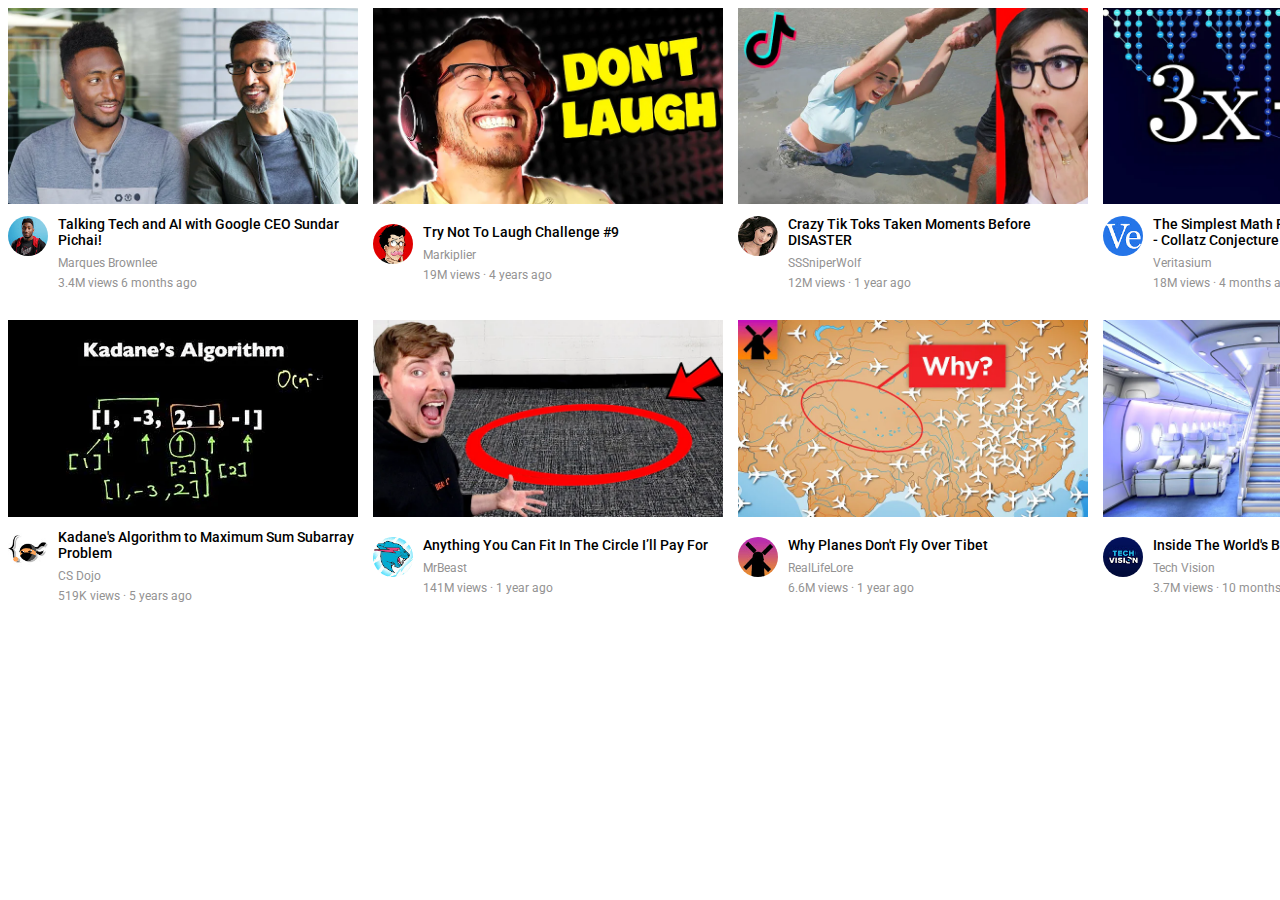
==== youtube/index.html @ d5f5ebd9 "youtube clone - Day 1" ====
<!DOCTYPE html>
<html lang="en">
<head>
    <meta charset="UTF-8">
    <meta http-equiv="X-UA-Compatible" content="IE=edge">
    <meta name="viewport" content="width=device-width, initial-scale=1.0">
    <title>Youtube Clone</title>
    <link rel="stylesheet" href="style/general.css">
    <link rel="stylesheet" href="style/video.css">
    <link rel="preconnect" href="https://fonts.googleapis.com">
<link rel="preconnect" href="https://fonts.gstatic.com" crossorigin>
<link href="https://fonts.googleapis.com/css2?family=Heebo:wght@300;400&family=Roboto&display=swap" rel="stylesheet">
</head>
<body>
  <div class="container">
    <div class="video-preview">
      <div>
        <img class="thumbline" src="thumbline/thumbnail-1.webp">
      </div>
      <div class="video-info">
        <div><img class="profile-pic" src="profile/channel-1.jpeg"></div>
        <div>
          <div class="video-title">
            Talking Tech and AI with Google CEO Sundar Pichai!
          </div>
          <div class="channel-author">
            Marques Brownlee
          </div>
          <div class="channel-stats">
            3.4M views 6 months ago
          </div>
        </div>
      </div>
    </div>
    <div class="video-preview">
      <div>
        <img class="thumbline" src="thumbline/thumbnail-2.webp">
      </div>
      <div class="video-info">
        <div><img class="profile-pic" src="profile/channel-2.jpeg"></div>
        <div>
          <div class="video-title">
            Try Not To Laugh Challenge #9
          </div>
          <div class="channel-author">
            Markiplier
          </div>
          <div class="channel-stats">
            19M views · 4 years ago
          </div>
        </div>
      </div>
    </div>
    <div class="video-preview">
      <div>
        <img class="thumbline" src="thumbline/thumbnail-3.webp">
      </div>
      <div class="video-info">
        <div><img class="profile-pic" src="profile/channel-3.jpeg"></div>
        <div>
          <div class="video-title">
            Crazy Tik Toks Taken Moments Before DISASTER
          </div>
          <div class="channel-author">
            SSSniperWolf
          </div>
          <div class="channel-stats">
            12M views · 1 year ago
          </div>
        </div>
      </div>
    </div>
    <div class="video-preview">
      <div>
        <img class="thumbline" src="thumbline/thumbnail-4.webp">
      </div>
      <div class="video-info">
        <div><img class="profile-pic" src="profile/channel-4.jpeg"></div>
        <div>
          <div class="video-title">
            The Simplest Math Problem No One Can Solve - Collatz Conjecture
          </div>
          <div class="channel-author">
            Veritasium
          </div>
          <div class="channel-stats">
            18M views · 4 months ago
          </div>
        </div>
      </div>
    </div>
    <div class="video-preview">
      <div>
        <img class="thumbline" src="thumbline/thumbnail-5.webp">
      </div>
      <div class="video-info">
        <div><img class="profile-pic" src="profile/channel-5.jpeg"></div>
        <div>
          <div class="video-title">
            Kadane's Algorithm to Maximum Sum Subarray Problem
          </div>
          <div class="channel-author">
            CS Dojo
          </div>
          <div class="channel-stats">
            519K views · 5 years ago
          </div>
        </div>
      </div>
    </div>
    <div class="video-preview">
      <div>
        <img class="thumbline" src="thumbline/thumbnail-6.webp">
      </div>
      <div class="video-info">
        <div><img class="profile-pic" src="profile/channel-6.jpeg"></div>
        <div>
          <div class="video-title">
            Anything You Can Fit In The Circle I’ll Pay For
          </div>
          <div class="channel-author">
            MrBeast
          </div>
          <div class="channel-stats">
            141M views · 1 year ago
          </div>
        </div>
      </div>
    </div>
    <div class="video-preview">
      <div>
        <img class="thumbline" src="thumbline/thumbnail-7.webp">
      </div>
      <div class="video-info">
        <div><img class="profile-pic" src="profile/channel-7.jpeg"></div>
        <div>
          <div class="video-title">
            Why Planes Don't Fly Over Tibet
          </div>
          <div class="channel-author">
            RealLifeLore
          </div>
          <div class="channel-stats">
            6.6M views · 1 year ago
          </div>
        </div>
      </div>
    </div>
    <div class="video-preview">
      <div>
        <img class="thumbline" src="thumbline/thumbnail-8.webp">
      </div>
      <div class="video-info">
        <div><img class="profile-pic" src="profile/channel-8.jpeg"></div>
        <div>
          <div class="video-title">
            Inside The World's Biggest Passenger Plane
          </div>
          <div class="channel-author">
            Tech Vision
          </div>
          <div class="channel-stats">
            3.7M views · 10 months ago
          </div>
        </div>
      </div>
    </div>
  </div>
</body>
</html>
---- youtube/style/general.css ----
body{
    font-family: 'Heebo', sans-serif;
    font-family: 'Roboto', sans-serif;
}
.container{
    display: grid;
    column-gap: 15px;
    row-gap: 30px;
    grid-template-columns: 350px 350px 350px 350px;
}
---- youtube/style/video.css ----
.video-preview{
    display: grid;
    width: 350px;
}
.video-info{
    display: grid;
    grid-template-columns: 50px 1fr;
    margin-top: 8px;
}
.thumbline{
    width: 350px;
}
.profile-pic{
    width: 40px;
    border-radius: 50%;
}
.video-title{
    font-size: 14px;
    font-weight: 500;
    margin-bottom: 8px;
}
.channel-author{
    font-size: 12px;
    color: rgb(147, 146, 146);
    margin-bottom: 6px;
}
.channel-stats{
    font-size: 12px;
    color: rgb(147, 146, 146);
}
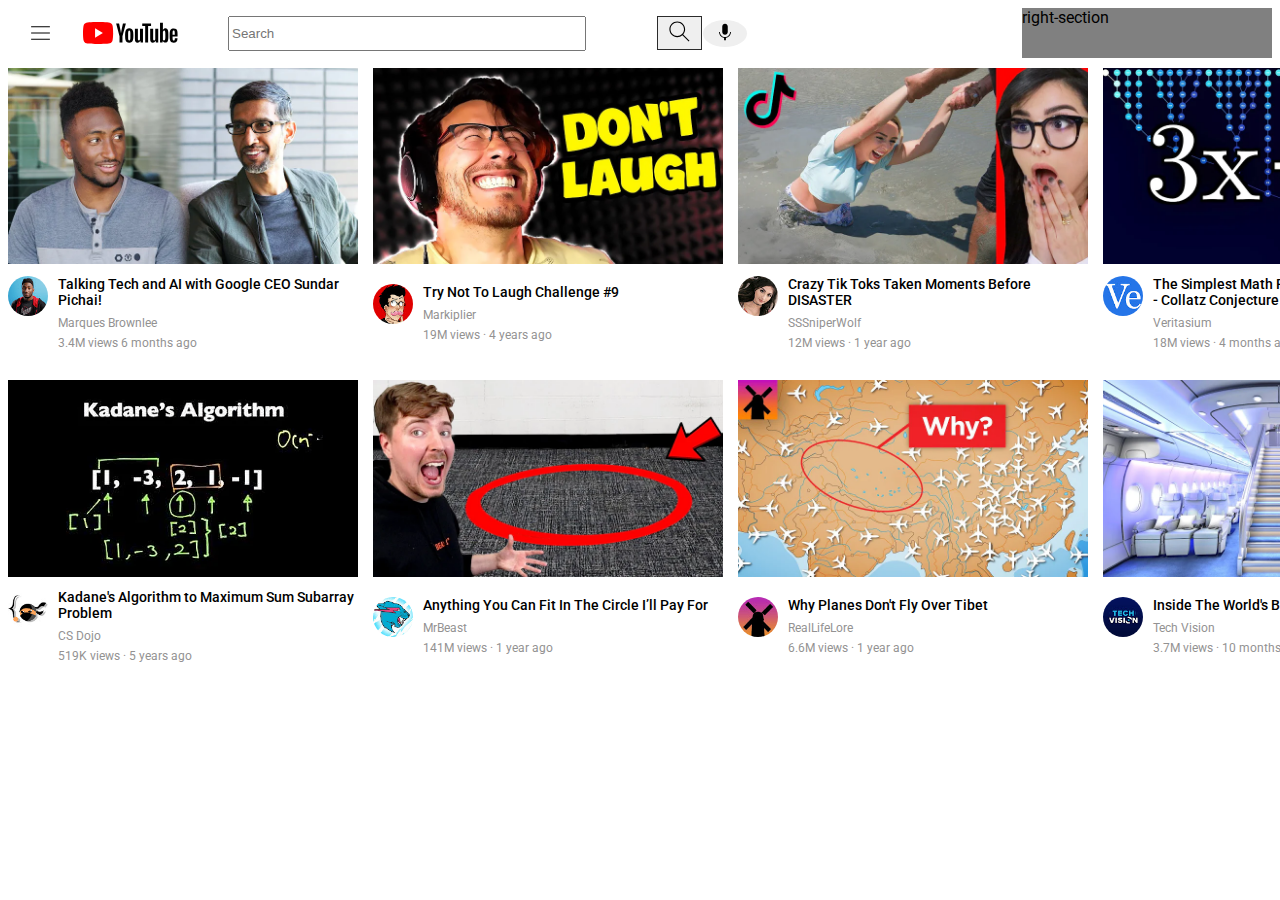
==== commit b4597433: "Day-2 Youtube-clone" ====
--- a/youtube/index.html
+++ b/youtube/index.html
@@ -5,6 +5,7 @@
     <meta http-equiv="X-UA-Compatible" content="IE=edge">
     <meta name="viewport" content="width=device-width, initial-scale=1.0">
     <title>Youtube Clone</title>
+    <link rel="stylesheet" href="style/header.css">
     <link rel="stylesheet" href="style/general.css">
     <link rel="stylesheet" href="style/video.css">
     <link rel="preconnect" href="https://fonts.googleapis.com">
@@ -12,6 +13,24 @@
 <link href="https://fonts.googleapis.com/css2?family=Heebo:wght@300;400&family=Roboto&display=swap" rel="stylesheet">
 </head>
 <body>
+  <div class="header">
+    <div class="left-section">
+      <img class="hamburger-menu" src="header/hamburger-menu.svg">
+      <img class="youtube-logo"src="header/youtube-logo.svg">
+    </div>
+    <div class="middle-section">
+      <div class="search-class">
+        <input class="search-bar" placeholder="Search" type="text">
+      </div>
+      <div class="search-button-class">
+        <button class="search-button"><img src="header/search.svg" class="search-logo"></button>
+      </div>
+      <div class="voice-button-class">
+        <button class="voice-button"><img src="header/voice-search-icon.svg" class="voice-logo"></button>
+      </div>
+    </div>
+    <div class="right-section">right-section</div>
+  </div>
   <div class="container">
     <div class="video-preview">
       <div>
--- a/youtube/style/header.css
+++ b/youtube/style/header.css
@@ -0,0 +1,71 @@
+.header{
+    display: flex;
+    flex-direction: row;
+    height: 50px;
+    margin-bottom: 10px;
+}
+.left-section{
+    display: flex;
+    width: 200px;
+    align-items: center;
+    justify-content: space-between;
+}
+.middle-section{
+    display: flex;
+    flex-direction: row;
+    flex: 1;   
+    align-items: center;
+}
+.right-section{
+    background-color: grey;
+    display: flex;
+    width: 250px;
+}
+.hamburger-menu{
+    width: 25px;
+    margin-left: 20px;
+}
+.youtube-logo{
+    width: 95px;
+    margin-right: 30px;
+}
+.search-bar{
+    display: flex;
+    flex: 1;
+    max-width: 350px;
+    height: 29px;
+    margin-left: 20px;
+}
+.search-logo{
+    width: 27px;
+    border: none;
+}
+.search-button{
+    margin-left: -1px;
+    width: 45px;
+    border: none;
+    border-width: 0.2px;
+    border-color: rgb(43, 43, 43);
+    border-style: solid;
+}
+.voice-button{
+    width: 44px;
+    border-radius: 50%;
+    border: none;
+}
+.voice-logo{
+    width: 22px;
+    border: none;
+}
+.search-class{
+    display: flex;
+    flex: 1;
+    max-width: 450px;
+}
+.search-button-class{
+    display: flex;
+    width: 45px;
+}
+.voice-button-class{
+    width: 45px;
+}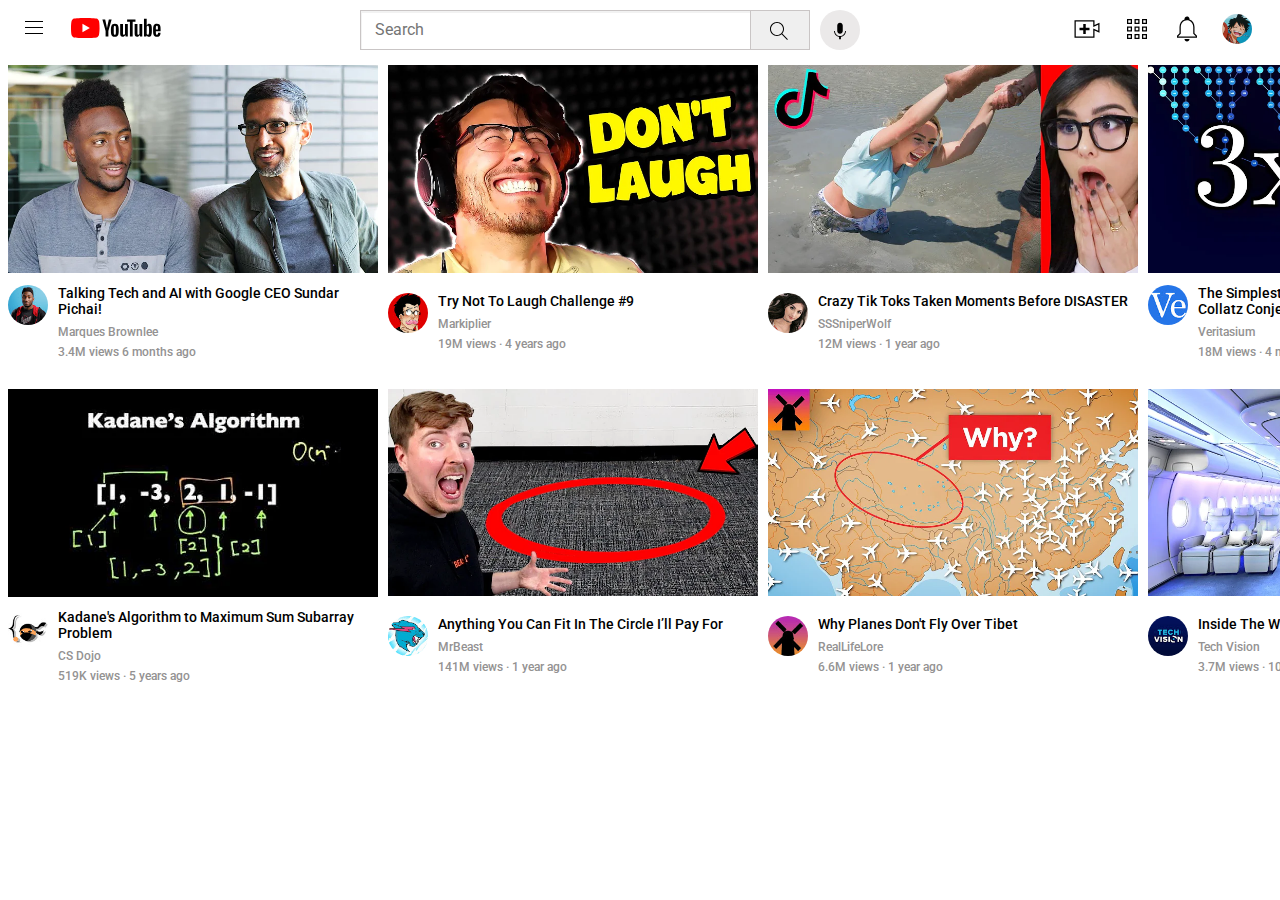
==== commit b78f881f: "Day 3-Youtube-clone" ====
--- a/youtube/index.html
+++ b/youtube/index.html
@@ -9,27 +9,31 @@
     <link rel="stylesheet" href="style/general.css">
     <link rel="stylesheet" href="style/video.css">
     <link rel="preconnect" href="https://fonts.googleapis.com">
-<link rel="preconnect" href="https://fonts.gstatic.com" crossorigin>
-<link href="https://fonts.googleapis.com/css2?family=Heebo:wght@300;400&family=Roboto&display=swap" rel="stylesheet">
+    <link rel="preconnect" href="https://fonts.googleapis.com">
+    <link rel="preconnect" href="https://fonts.gstatic.com" crossorigin>
+    <link href="https://fonts.googleapis.com/css2?family=Roboto:wght@400;500;700&display=swap" rel="stylesheet">
 </head>
 <body>
   <div class="header">
     <div class="left-section">
-      <img class="hamburger-menu" src="header/hamburger-menu.svg">
-      <img class="youtube-logo"src="header/youtube-logo.svg">
+      <img class="hamburger-logo" src="header/hamburger-menu.svg">
+      <img class="youtube-logo" src="header/youtube-logo.svg">
     </div>
     <div class="middle-section">
-      <div class="search-class">
-        <input class="search-bar" placeholder="Search" type="text">
-      </div>
-      <div class="search-button-class">
-        <button class="search-button"><img src="header/search.svg" class="search-logo"></button>
-      </div>
-      <div class="voice-button-class">
-        <button class="voice-button"><img src="header/voice-search-icon.svg" class="voice-logo"></button>
-      </div>
+      <input type="text" class="search-bar" placeholder="Search">
+      <button class="search-button">
+        <img src="header/search.svg" class="search-logo">
+      </button>
+      <button class="voice-button">
+        <img src="header/voice-search-icon.svg" class="voice-logo">
+      </button>      
     </div>
-    <div class="right-section">right-section</div>
+    <div class="right-section">
+      <img src="header/upload.svg" class="upload-logo">
+      <img src="header/youtube-apps.svg" class="apps-logo">
+      <img src="header/notifications.svg" class="notifications-logo">
+      <img src="header/download (1).jpeg" class="my-channel">
+    </div>
   </div>
   <div class="container">
     <div class="video-preview">
--- a/youtube/style/header.css
+++ b/youtube/style/header.css
@@ -1,71 +1,88 @@
 .header{
     display: flex;
-    flex-direction: row;
+    margin-top: 10px;
     height: 50px;
-    margin-bottom: 10px;
+    justify-content: space-between;
+    margin-bottom: 5px;
 }
 .left-section{
     display: flex;
-    width: 200px;
     align-items: center;
-    justify-content: space-between;
+    width: 160px;
 }
 .middle-section{
+    flex: 1;
+    width: 0;
+    max-width: 500px;
     display: flex;
-    flex-direction: row;
-    flex: 1;   
-    align-items: center;
+    height: 40px;
 }
 .right-section{
-    background-color: grey;
+    width: 220px;
     display: flex;
-    width: 250px;
+    justify-content: space-between;
+    align-items: center;
+    margin-bottom: 12px;
 }
-.hamburger-menu{
-    width: 25px;
-    margin-left: 20px;
+.hamburger-logo{
+    margin-left: 14px;
+    width: 24px;
+    margin-right: 25px;
+    margin-bottom: 14px;
 }
 .youtube-logo{
-    width: 95px;
-    margin-right: 30px;
+    width: 90px;
+    margin-bottom: 14px;
 }
 .search-bar{
-    display: flex;
     flex: 1;
-    max-width: 350px;
-    height: 29px;
-    margin-left: 20px;
+    border-width: 1px;
+    border-style: solid;
+    border-color: rgb(201, 197, 197);
+    box-shadow: inset 1px 2px rgba(0, 0, 0, 0.05);
+    font-size: 16px;
+    padding-left: 4px;
+}
+.search-bar::placeholder{
+    font-family: Roboto;
+    font-size: 16px;
+    padding-left: 10px;
+}
+.search-button{
+    width: 60px;
+    margin-right: 10px;
+    border-width: 1px;
+    border-style: solid;
+    border-color: rgb(201, 197, 197);
+    margin-left: -1px;
+}
+.voice-button{
+    width: 40px;
+    border-radius: 20px;
+    border: none;
+    background-color: rgb(235, 233, 233);
 }
 .search-logo{
-    width: 27px;
-    border: none;
-}
-.search-button{
-    margin-left: -1px;
-    width: 45px;
-    border: none;
-    border-width: 0.2px;
-    border-color: rgb(43, 43, 43);
-    border-style: solid;
-}
-.voice-button{
-    width: 44px;
-    border-radius: 50%;
-    border: none;
+    margin-right: 2px;
+    margin-top: 4px;
+    width: 24px;
 }
 .voice-logo{
     width: 22px;
-    border: none;
+    margin-top: 4px;
 }
-.search-class{
-    display: flex;
-    flex: 1;
-    max-width: 450px;
+.upload-logo{
+    width: 30px;
+    margin-left: 20px;
 }
-.search-button-class{
-    display: flex;
-    width: 45px;
+.apps-logo{
+    width: 30px;
 }
-.voice-button-class{
-    width: 45px;
+.notifications-logo{
+    width: 30px;
+}
+.my-channel{
+    margin-right: 20px;
+    width: 30px;
+    border-radius: 50%;
 }--- a/youtube/style/general.css
+++ b/youtube/style/general.css
@@ -1,10 +1,10 @@
 body{
-    font-family: 'Heebo', sans-serif;
-    font-family: 'Roboto', sans-serif;
+    font-family: Roboto;
+    font-weight: 500;
 }
 .container{
     display: grid;
-    column-gap: 15px;
+    column-gap: 10px;
     row-gap: 30px;
-    grid-template-columns: 350px 350px 350px 350px;
+    grid-template-columns: 1fr 1fr 1fr 1fr;
 }--- a/youtube/style/video.css
+++ b/youtube/style/video.css
@@ -1,6 +1,6 @@
 .video-preview{
     display: grid;
-    width: 350px;
+    width: 370px;
 }
 .video-info{
     display: grid;
@@ -8,7 +8,7 @@
     margin-top: 8px;
 }
 .thumbline{
-    width: 350px;
+    width: 370px;
 }
 .profile-pic{
     width: 40px;
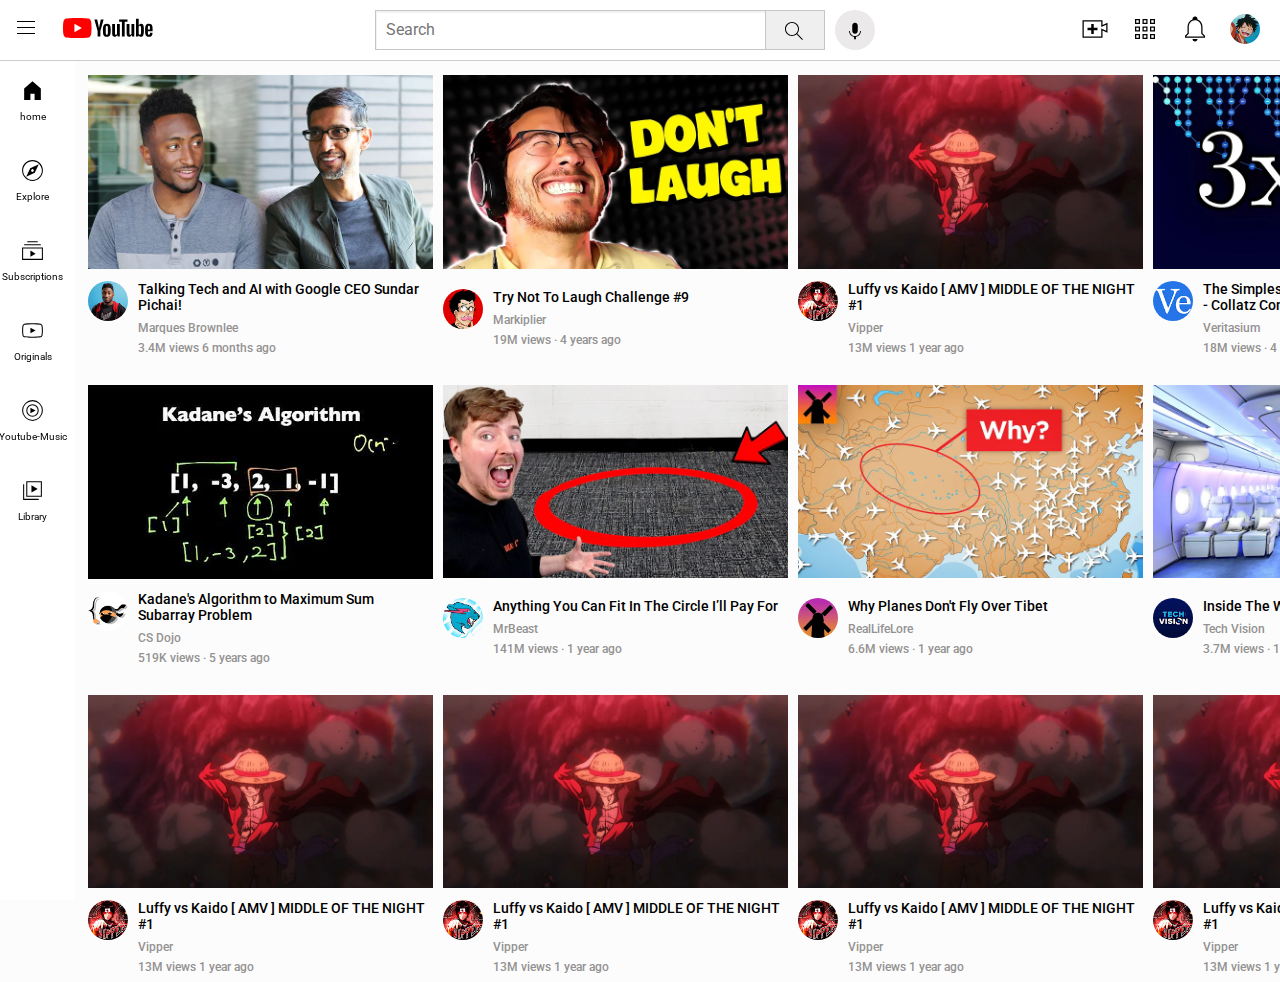
==== commit 83a1fc75: "Day-4 Youtube-clone" ====
--- a/youtube/index.html
+++ b/youtube/index.html
@@ -8,12 +8,39 @@
     <link rel="stylesheet" href="style/header.css">
     <link rel="stylesheet" href="style/general.css">
     <link rel="stylesheet" href="style/video.css">
+    <link rel="stylesheet" href="style/sidebar.css">
     <link rel="preconnect" href="https://fonts.googleapis.com">
     <link rel="preconnect" href="https://fonts.googleapis.com">
     <link rel="preconnect" href="https://fonts.gstatic.com" crossorigin>
     <link href="https://fonts.googleapis.com/css2?family=Roboto:wght@400;500;700&display=swap" rel="stylesheet">
 </head>
 <body>
+  <div class="sidebar">
+    <div class="side-img">
+      <img src="side-image/home.svg">
+      <div>home</div>
+    </div>
+    <div class="side-img">
+      <img src="side-image/explore.svg">
+      <div>Explore</div>
+    </div>
+    <div class="side-img">
+      <img src="side-image/subscriptions.svg">
+      <div>Subscriptions</div>
+    </div>
+    <div class="side-img">
+      <img src="side-image/originals.svg">
+      <div>Originals</div>
+    </div>
+    <div class="side-img">
+      <img src="side-image/youtube-music.svg">
+      <div>Youtube-Music</div>
+    </div>
+    <div class="side-img">
+      <img src="side-image/library.svg">
+      <div>Library</div>
+    </div>
+  </div>
   <div class="header">
     <div class="left-section">
       <img class="hamburger-logo" src="header/hamburger-menu.svg">
@@ -82,13 +109,13 @@
         <div><img class="profile-pic" src="profile/channel-3.jpeg"></div>
         <div>
           <div class="video-title">
-            Crazy Tik Toks Taken Moments Before DISASTER
-          </div>
-          <div class="channel-author">
-            SSSniperWolf
-          </div>
-          <div class="channel-stats">
-            12M views · 1 year ago
+            Luffy vs Kaido [ AMV ] MIDDLE OF THE NIGHT #1
+          </div>
+          <div class="channel-author">
+            Vipper
+          </div>
+          <div class="channel-stats">
+            13M views 1 year ago
           </div>
         </div>
       </div>
@@ -184,6 +211,82 @@
           </div>
           <div class="channel-stats">
             3.7M views · 10 months ago
+          </div>
+        </div>
+      </div>
+    </div>
+    <div class="video-preview">
+      <div>
+        <img class="thumbline" src="thumbline/thumbnail-3.webp">
+      </div>
+      <div class="video-info">
+        <div><img class="profile-pic" src="profile/channel-3.jpeg"></div>
+        <div>
+          <div class="video-title">
+            Luffy vs Kaido [ AMV ] MIDDLE OF THE NIGHT #1
+          </div>
+          <div class="channel-author">
+            Vipper
+          </div>
+          <div class="channel-stats">
+            13M views 1 year ago
+          </div>
+        </div>
+      </div>
+    </div>
+    <div class="video-preview">
+      <div>
+        <img class="thumbline" src="thumbline/thumbnail-3.webp">
+      </div>
+      <div class="video-info">
+        <div><img class="profile-pic" src="profile/channel-3.jpeg"></div>
+        <div>
+          <div class="video-title">
+            Luffy vs Kaido [ AMV ] MIDDLE OF THE NIGHT #1
+          </div>
+          <div class="channel-author">
+            Vipper
+          </div>
+          <div class="channel-stats">
+            13M views 1 year ago
+          </div>
+        </div>
+      </div>
+    </div>
+    <div class="video-preview">
+      <div>
+        <img class="thumbline" src="thumbline/thumbnail-3.webp">
+      </div>
+      <div class="video-info">
+        <div><img class="profile-pic" src="profile/channel-3.jpeg"></div>
+        <div>
+          <div class="video-title">
+            Luffy vs Kaido [ AMV ] MIDDLE OF THE NIGHT #1
+          </div>
+          <div class="channel-author">
+            Vipper
+          </div>
+          <div class="channel-stats">
+            13M views 1 year ago
+          </div>
+        </div>
+      </div>
+    </div>
+    <div class="video-preview">
+      <div>
+        <img class="thumbline" src="thumbline/thumbnail-3.webp">
+      </div>
+      <div class="video-info">
+        <div><img class="profile-pic" src="profile/channel-3.jpeg"></div>
+        <div>
+          <div class="video-title">
+            Luffy vs Kaido [ AMV ] MIDDLE OF THE NIGHT #1
+          </div>
+          <div class="channel-author">
+            Vipper
+          </div>
+          <div class="channel-stats">
+            13M views 1 year ago
           </div>
         </div>
       </div>
--- a/youtube/style/header.css
+++ b/youtube/style/header.css
@@ -1,9 +1,15 @@
 .header{
     display: flex;
-    margin-top: 10px;
     height: 50px;
     justify-content: space-between;
     margin-bottom: 5px;
+    position: fixed;
+    left: 0;
+    right: 0;
+    top: 0;
+    padding-top: 10px;
+    background-color: white;
+    border-bottom: 1px solid rgb(204, 204, 204);
 }
 .left-section{
     display: flex;
@@ -12,10 +18,10 @@
 }
 .middle-section{
     flex: 1;
-    width: 0;
     max-width: 500px;
     display: flex;
     height: 40px;
+    margin-left: 30px;
 }
 .right-section{
     width: 220px;
@@ -23,6 +29,7 @@
     justify-content: space-between;
     align-items: center;
     margin-bottom: 12px;
+    flex-shrink: 0;
 }
 .hamburger-logo{
     margin-left: 14px;
@@ -41,12 +48,12 @@
     border-color: rgb(201, 197, 197);
     box-shadow: inset 1px 2px rgba(0, 0, 0, 0.05);
     font-size: 16px;
-    padding-left: 4px;
+    width: 0;
+    padding-left: 10px;
 }
 .search-bar::placeholder{
     font-family: Roboto;
     font-size: 16px;
-    padding-left: 10px;
 }
 .search-button{
     width: 60px;
--- a/youtube/style/general.css
+++ b/youtube/style/general.css
@@ -1,10 +1,28 @@
 body{
-    font-family: Roboto;
+    font-family: Roboto,Arial;
+    margin-top: 75px;
     font-weight: 500;
+    background-color: rgb(253, 252, 252);
 }
 .container{
     display: grid;
     column-gap: 10px;
     row-gap: 30px;
-    grid-template-columns: 1fr 1fr 1fr 1fr;
+    grid-template-columns: 1fr 1fr 1fr;
+    margin-left: 80px;
+}
+@media (min-width:1000px){
+    .container{
+        grid-template-columns: 1fr 1fr 1fr 1fr;
+    }
+}
+@media (max-width:750px){
+    .container{
+        grid-template-columns: 1fr 1fr;
+    }
+}
+@media ((min-width:751px)and(max-width:999px)){
+    .container{
+        grid-template-columns: 1fr 1fr 1fr;
+    }
 }--- a/youtube/style/video.css
+++ b/youtube/style/video.css
@@ -1,6 +1,6 @@
 .video-preview{
     display: grid;
-    width: 370px;
+    grid-template-columns: 1fr;
 }
 .video-info{
     display: grid;
@@ -8,7 +8,7 @@
     margin-top: 8px;
 }
 .thumbline{
-    width: 370px;
+    width: 345px;
 }
 .profile-pic{
     width: 40px;
--- a/youtube/style/sidebar.css
+++ b/youtube/style/sidebar.css
@@ -0,0 +1,32 @@
+.sidebar{
+    display: flex;
+    background-color: white;
+    flex-direction: column;
+    position: fixed;
+    left: 0;
+    top: 60px;
+    width: 75px;
+    bottom: 0;
+}
+.side-img{
+    display: flex;
+    flex-direction: column;
+    justify-content: center;
+    align-items: center;
+    height: 80px;
+    transition: background-color 0.15s;
+}
+.side-img:hover{
+    background-color: rgb(239, 236, 236);
+}
+.side-img img{
+    width: 25px;
+    margin-bottom: 8px;
+    margin-right: 10px;
+}
+.side-img div{
+    font-size: 10px;
+    font-weight: 400;
+    white-space: nowrap;
+    margin-right: 10px;
+}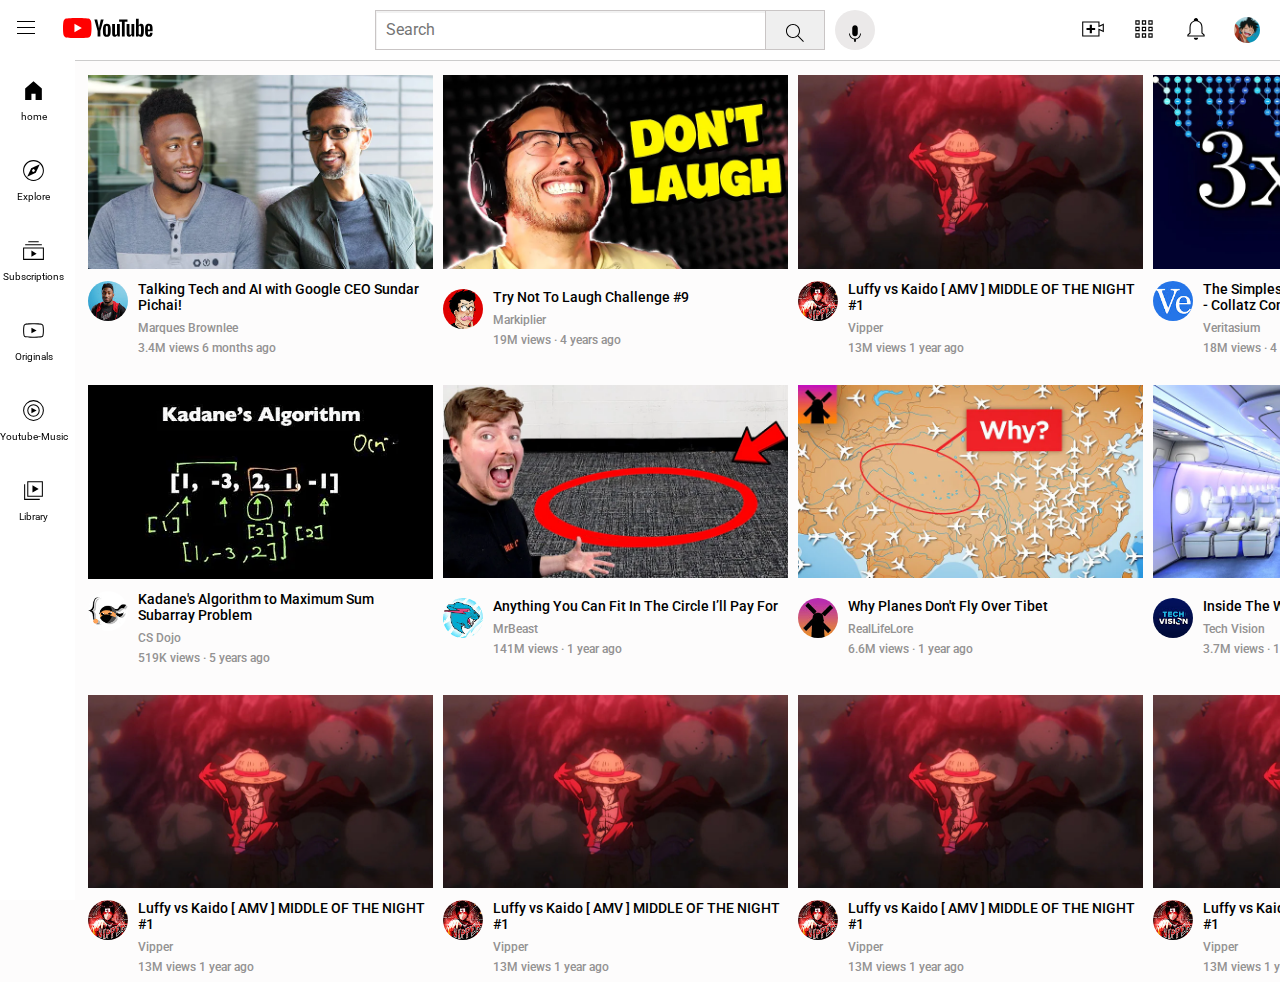
==== commit 95273337: "Day-5 Youtube-Clone" ====
--- a/youtube/index.html
+++ b/youtube/index.html
@@ -50,16 +50,29 @@
       <input type="text" class="search-bar" placeholder="Search">
       <button class="search-button">
         <img src="header/search.svg" class="search-logo">
+        <div class="tip-tool">Search</div>
       </button>
       <button class="voice-button">
         <img src="header/voice-search-icon.svg" class="voice-logo">
+        <div class="tip-tool">Search with your voice</div>
       </button>      
     </div>
     <div class="right-section">
-      <img src="header/upload.svg" class="upload-logo">
-      <img src="header/youtube-apps.svg" class="apps-logo">
-      <img src="header/notifications.svg" class="notifications-logo">
-      <img src="header/download (1).jpeg" class="my-channel">
+      <div class="right-tool1">
+        <img src="header/upload.svg" class="upload-logo">
+        <div class="tip-tool">Create</div>
+      </div>
+      <div class="right-tool2">
+        <img src="header/youtube-apps.svg" class="apps-logo">
+        <div class="tip-tool">Youtube Apps</div>
+      </div>
+      <div class="right-tool3">
+        <img src="header/notifications.svg" class="notifications-logo">
+        <div class="tip-tool">Notifications</div>
+      </div>
+      <div class="right-tool4">
+        <img src="header/download (1).jpeg" class="my-channel">
+      </div>
     </div>
   </div>
   <div class="container">
@@ -83,11 +96,13 @@
       </div>
     </div>
     <div class="video-preview">
-      <div>
+      <div class="thumb-pic">
         <img class="thumbline" src="thumbline/thumbnail-2.webp">
       </div>
       <div class="video-info">
-        <div><img class="profile-pic" src="profile/channel-2.jpeg"></div>
+        <div>
+          <img class="profile-pic" src="profile/channel-2.jpeg">
+        </div>
         <div>
           <div class="video-title">
             Try Not To Laugh Challenge #9
--- a/youtube/style/header.css
+++ b/youtube/style/header.css
@@ -73,23 +73,63 @@
     margin-right: 2px;
     margin-top: 4px;
     width: 24px;
+    padding-top: 2px;
+    padding-left: 2px;
 }
 .voice-logo{
     width: 22px;
     margin-top: 4px;
+    padding-top: 3px;
 }
 .upload-logo{
-    width: 30px;
+    width: 26px;
     margin-left: 20px;
 }
 .apps-logo{
-    width: 30px;
+    width: 26px;
 }
 .notifications-logo{
-    width: 30px;
+    width: 26px;
 }
 .my-channel{
+    margin-top: 5px;
     margin-right: 20px;
-    width: 30px;
+    width: 26px;
     border-radius: 50%;
+}
+.search-button,.voice-button,.right-tool1,.right-tool2,.right-tool3{
+    position: relative;
+    display: flex;
+    justify-content: center;
+}
+.search-button:hover,.voice-button:hover,.right-tool1:hover,.right-tool2:hover,.right-tool3:hover{
+    .tip-tool{
+        opacity: 1;
+    }
+}
+.right-tool1 .tip-tool,.right-tool2 .tip-tool,.right-tool3 .tip-tool{
+    bottom: -46px;
+    font-family: Roboto,Arial;
+    font-size: 12px;
+}
+.right-tool1,.right-tool2,.right-tool3{
+    display: flex;
+    justify-content: center;
+}
+.tip-tool{
+    white-space: nowrap;
+    position: absolute;
+    background-color: rgb(110, 110, 110);
+    color: white;
+    font-family: Roboto,Arial;
+    font-size: 12px;
+    padding-left: 6px;
+    padding-right: 6px;
+    padding-top: 6px;
+    padding-bottom: 6px;
+    margin-top: 10px;
+    opacity: 0;
+    pointer-events: none;
+    border-radius: 4px;
+    bottom: -40px;
 }--- a/youtube/style/general.css
+++ b/youtube/style/general.css
@@ -11,17 +11,17 @@
     grid-template-columns: 1fr 1fr 1fr;
     margin-left: 80px;
 }
-@media (min-width:1000px){
+@media (min-width:900px){
     .container{
         grid-template-columns: 1fr 1fr 1fr 1fr;
     }
 }
-@media (max-width:750px){
+@media (max-width:650px){
     .container{
         grid-template-columns: 1fr 1fr;
     }
 }
-@media ((min-width:751px)and(max-width:999px)){
+@media ((min-width:651px)and(max-width:899px)){
     .container{
         grid-template-columns: 1fr 1fr 1fr;
     }
--- a/youtube/style/video.css
+++ b/youtube/style/video.css
@@ -27,4 +27,11 @@
 .channel-stats{
     font-size: 12px;
     color: rgb(147, 146, 146);
+}
+.time{
+    position: absolute;
+    bottom: 0;
+    right: 0;
+    background-color: black;
+    color: white;
 }--- a/youtube/style/sidebar.css
+++ b/youtube/style/sidebar.css
@@ -7,11 +7,13 @@
     top: 60px;
     width: 75px;
     bottom: 0;
+    z-index: 100;
 }
 .side-img{
     display: flex;
     flex-direction: column;
     justify-content: center;
+    padding-left: 2px;
     align-items: center;
     height: 80px;
     transition: background-color 0.15s;
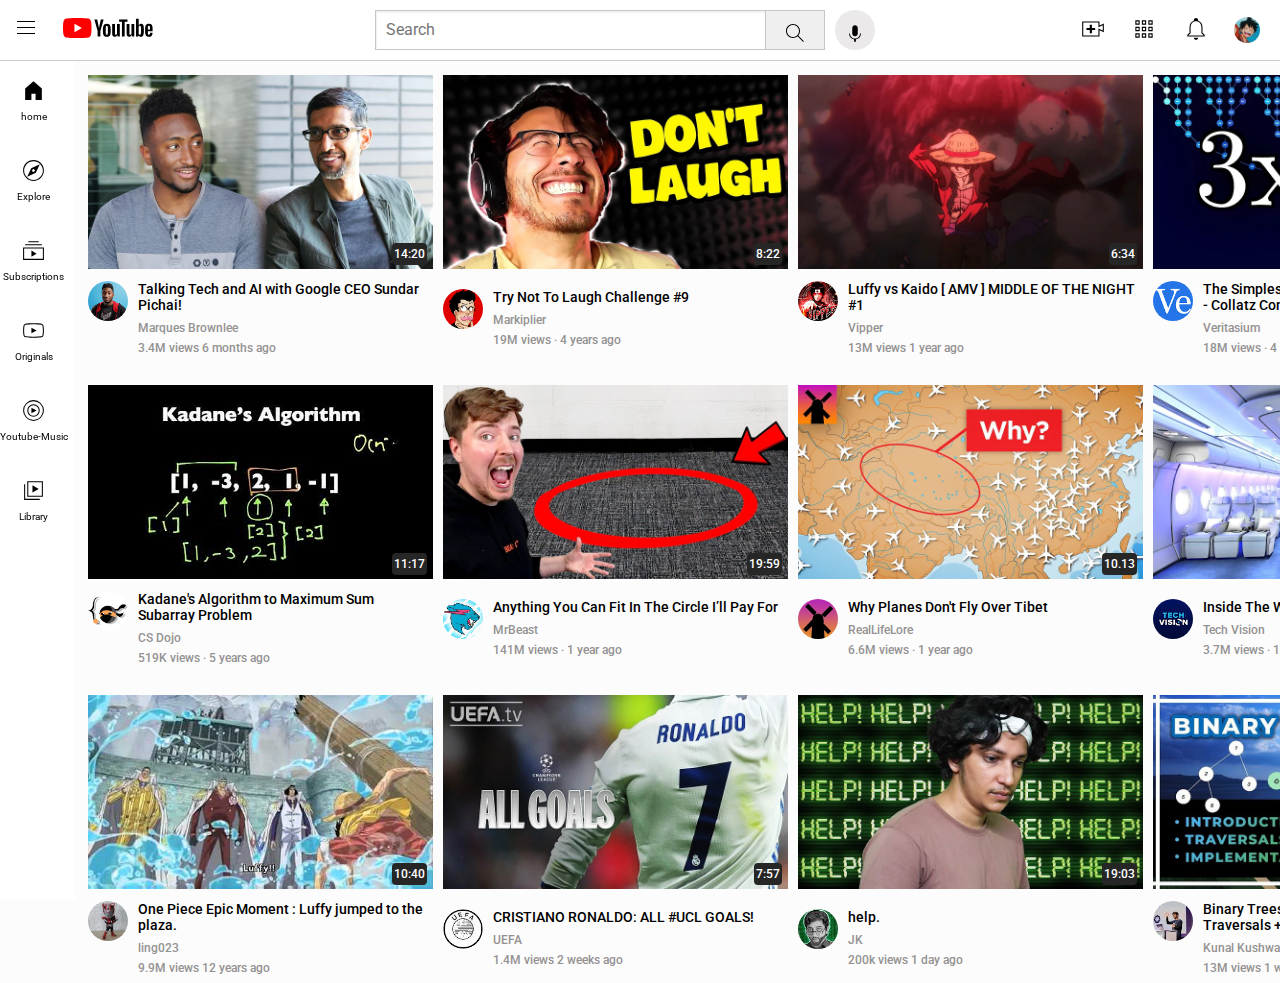
==== commit 761cbd4d: "Day 6 Youtube Clone" ====
--- a/youtube/index.html
+++ b/youtube/index.html
@@ -77,11 +77,16 @@
   </div>
   <div class="container">
     <div class="video-preview">
-      <div>
-        <img class="thumbline" src="thumbline/thumbnail-1.webp">
-      </div>
-      <div class="video-info">
-        <div><img class="profile-pic" src="profile/channel-1.jpeg"></div>
+      <a href="https://www.youtube.com/watch?v=n2RNcPRtAiY">
+        <div class="thumb-pic">
+          <img class="thumbline" src="thumbline/thumbnail-1.webp">
+          <div class="time">14:20</div>
+        </div>
+      </a>
+      <div class="video-info">
+        <div>
+          <img class="profile-pic" src="profile/channel-1.jpeg">
+        </div>
         <div>
           <div class="video-title">
             Talking Tech and AI with Google CEO Sundar Pichai!
@@ -96,9 +101,12 @@
       </div>
     </div>
     <div class="video-preview">
-      <div class="thumb-pic">
-        <img class="thumbline" src="thumbline/thumbnail-2.webp">
-      </div>
+      <a href="https://www.youtube.com/watch?v=mP0RAo9SKZk">
+        <div class="thumb-pic">
+          <img class="thumbline" src="thumbline/thumbnail-2.webp">
+          <div class="time">8:22</div>
+        </div>
+      </a>
       <div class="video-info">
         <div>
           <img class="profile-pic" src="profile/channel-2.jpeg">
@@ -117,9 +125,12 @@
       </div>
     </div>
     <div class="video-preview">
-      <div>
-        <img class="thumbline" src="thumbline/thumbnail-3.webp">
-      </div>
+      <a href="https://www.youtube.com/watch?v=l4yVf28RfO4">
+        <div class="thumb-pic">
+          <img class="thumbline" src="thumbline/thumbnail-3.webp">
+          <div class="time">6:34</div>
+        </div>
+      </a>
       <div class="video-info">
         <div><img class="profile-pic" src="profile/channel-3.jpeg"></div>
         <div>
@@ -136,9 +147,12 @@
       </div>
     </div>
     <div class="video-preview">
-      <div>
-        <img class="thumbline" src="thumbline/thumbnail-4.webp">
-      </div>
+      <a href="https://www.youtube.com/watch?v=094y1Z2wpJg">
+        <div class="thumb-pic">
+          <img class="thumbline" src="thumbline/thumbnail-4.webp">
+          <div class="time">22:09</div>
+        </div>
+      </a>
       <div class="video-info">
         <div><img class="profile-pic" src="profile/channel-4.jpeg"></div>
         <div>
@@ -155,9 +169,12 @@
       </div>
     </div>
     <div class="video-preview">
-      <div>
-        <img class="thumbline" src="thumbline/thumbnail-5.webp">
-      </div>
+      <a href="https://www.youtube.com/watch?v=86CQq3pKSUw">
+        <div class="thumb-pic">
+          <img class="thumbline" src="thumbline/thumbnail-5.webp">
+          <div class="time">11:17</div>
+        </div>
+      </a>
       <div class="video-info">
         <div><img class="profile-pic" src="profile/channel-5.jpeg"></div>
         <div>
@@ -174,9 +191,12 @@
       </div>
     </div>
     <div class="video-preview">
-      <div>
-        <img class="thumbline" src="thumbline/thumbnail-6.webp">
-      </div>
+      <a href="https://www.youtube.com/watch?v=yXWw0_UfSFg">
+        <div class="thumb-pic">
+          <img class="thumbline" src="thumbline/thumbnail-6.webp">
+          <div class="time">19:59</div>
+        </div>
+      </a>
       <div class="video-info">
         <div><img class="profile-pic" src="profile/channel-6.jpeg"></div>
         <div>
@@ -193,9 +213,12 @@
       </div>
     </div>
     <div class="video-preview">
-      <div>
-        <img class="thumbline" src="thumbline/thumbnail-7.webp">
-      </div>
+      <a href="https://www.youtube.com/watch?v=fNVa1qMbF9Y">
+        <div class="thumb-pic">
+          <img class="thumbline" src="thumbline/thumbnail-7.webp">
+          <div class="time">10.13</div>
+        </div>
+      </a>
       <div class="video-info">
         <div><img class="profile-pic" src="profile/channel-7.jpeg"></div>
         <div>
@@ -212,9 +235,12 @@
       </div>
     </div>
     <div class="video-preview">
-      <div>
-        <img class="thumbline" src="thumbline/thumbnail-8.webp">
-      </div>
+      <a href="https://www.youtube.com/watch?v=lFm4EM1juls">
+        <div class="thumb-pic">
+          <img class="thumbline" src="thumbline/thumbnail-8.webp">
+          <div class="time">7:12</div>
+        </div>
+      </a>
       <div class="video-info">
         <div><img class="profile-pic" src="profile/channel-8.jpeg"></div>
         <div>
@@ -231,77 +257,89 @@
       </div>
     </div>
     <div class="video-preview">
-      <div>
-        <img class="thumbline" src="thumbline/thumbnail-3.webp">
-      </div>
-      <div class="video-info">
-        <div><img class="profile-pic" src="profile/channel-3.jpeg"></div>
-        <div>
-          <div class="video-title">
-            Luffy vs Kaido [ AMV ] MIDDLE OF THE NIGHT #1
-          </div>
-          <div class="channel-author">
-            Vipper
-          </div>
-          <div class="channel-stats">
-            13M views 1 year ago
-          </div>
-        </div>
-      </div>
-    </div>
-    <div class="video-preview">
-      <div>
-        <img class="thumbline" src="thumbline/thumbnail-3.webp">
-      </div>
-      <div class="video-info">
-        <div><img class="profile-pic" src="profile/channel-3.jpeg"></div>
-        <div>
-          <div class="video-title">
-            Luffy vs Kaido [ AMV ] MIDDLE OF THE NIGHT #1
-          </div>
-          <div class="channel-author">
-            Vipper
-          </div>
-          <div class="channel-stats">
-            13M views 1 year ago
-          </div>
-        </div>
-      </div>
-    </div>
-    <div class="video-preview">
-      <div>
-        <img class="thumbline" src="thumbline/thumbnail-3.webp">
-      </div>
-      <div class="video-info">
-        <div><img class="profile-pic" src="profile/channel-3.jpeg"></div>
-        <div>
-          <div class="video-title">
-            Luffy vs Kaido [ AMV ] MIDDLE OF THE NIGHT #1
-          </div>
-          <div class="channel-author">
-            Vipper
-          </div>
-          <div class="channel-stats">
-            13M views 1 year ago
-          </div>
-        </div>
-      </div>
-    </div>
-    <div class="video-preview">
-      <div>
-        <img class="thumbline" src="thumbline/thumbnail-3.webp">
-      </div>
-      <div class="video-info">
-        <div><img class="profile-pic" src="profile/channel-3.jpeg"></div>
-        <div>
-          <div class="video-title">
-            Luffy vs Kaido [ AMV ] MIDDLE OF THE NIGHT #1
-          </div>
-          <div class="channel-author">
-            Vipper
-          </div>
-          <div class="channel-stats">
-            13M views 1 year ago
+      <a href="https://www.youtube.com/watch?v=ngumaU6ILHo">
+        <div class="thumb-pic">
+          <img class="thumbline" src="thumbline/thumbnail-9.jpg">
+          <div class="time">10:40</div>
+        </div>
+      </a>
+      <div class="video-info">
+        <div><img class="profile-pic" src="profile/channel-9.jpg"></div>
+        <div>
+          <div class="video-title">
+            One Piece Epic Moment : Luffy jumped to the plaza.
+          </div>
+          <div class="channel-author">
+            ling023
+          </div>
+          <div class="channel-stats">
+            9.9M views 12 years ago
+          </div>
+        </div>
+      </div>
+    </div>
+    <div class="video-preview">
+      <a href="https://www.youtube.com/watch?v=UK5cu3LJ9qk">
+        <div class="thumb-pic">
+          <img class="thumbline" src="thumbline/thumbnail-10.jpg">
+          <div class="time">7:57</div>
+        </div>
+      </a>
+      <div class="video-info">
+        <div><img class="profile-pic" src="profile/channel-10.jpg"></div>
+        <div>
+          <div class="video-title">
+            CRISTIANO RONALDO: ALL #UCL GOALS!
+          </div>
+          <div class="channel-author">
+            UEFA
+          </div>
+          <div class="channel-stats">
+            1.4M views 2 weeks ago
+          </div>
+        </div>
+      </div>
+    </div>
+    <div class="video-preview">
+      <a href="https://www.youtube.com/watch?v=X-M39WAXIfc">
+        <div class="thumb-pic">
+          <img class="thumbline" src="thumbline/thumbnail-11.jpg">
+          <div class="time">19:03</div>
+        </div>
+      </a>
+      <div class="video-info">
+        <div><img class="profile-pic" src="profile/channel-11.jpg"></div>
+        <div>
+          <div class="video-title">
+            help.
+          </div>
+          <div class="channel-author">
+            JK
+          </div>
+          <div class="channel-stats">
+            200k views 1 day ago
+          </div>
+        </div>
+      </div>
+    </div>
+    <div class="video-preview">
+      <a href="https://www.youtube.com/watch?v=4s1Tcvm00pA&list=PL9gnSGHSqcnr_DxHsP7AW9ftq0AtAyYqJ&index=49">
+        <div class="thumb-pic">
+          <img class="thumbline" src="thumbline/thumbnail-12.jpg">
+          <div class="time">59:56</div>
+        </div>
+      </a> 
+      <div class="video-info">
+        <div><img class="profile-pic" src="profile/channel-12.jpg"></div>
+        <div>
+          <div class="video-title">
+            Binary Trees Tutorial - Introduction + Traversals + Implementation
+          </div>
+          <div class="channel-author">
+            Kunal Kushwaha
+          </div>
+          <div class="channel-stats">
+            13M views 1 week ago
           </div>
         </div>
       </div>
--- a/youtube/style/header.css
+++ b/youtube/style/header.css
@@ -1,4 +1,5 @@
 .header{
+    z-index: 3000;
     display: flex;
     height: 50px;
     justify-content: space-between;
--- a/youtube/style/video.css
+++ b/youtube/style/video.css
@@ -30,8 +30,20 @@
 }
 .time{
     position: absolute;
-    bottom: 0;
-    right: 0;
-    background-color: black;
+    bottom: 8px;
+    right: 6px;
+    font-family: Roboto,Arial;
+    font-size: 12px;
+    padding-left: 2px;
+    padding-right: 2px;
+    padding-top: 4px;
+    padding-bottom: 4px;
+    background-color: rgb(39, 38, 38);
     color: white;
+    border-radius: 4px;
+}
+.thumb-pic{
+    position: relative;
+    width: 345px;
+    height: 198px;
 }--- a/youtube/style/sidebar.css
+++ b/youtube/style/sidebar.css
@@ -1,10 +1,11 @@
 .sidebar{
+    z-index: 4000;
     display: flex;
     background-color: white;
     flex-direction: column;
     position: fixed;
     left: 0;
-    top: 60px;
+    top:60px;
     width: 75px;
     bottom: 0;
     z-index: 100;
